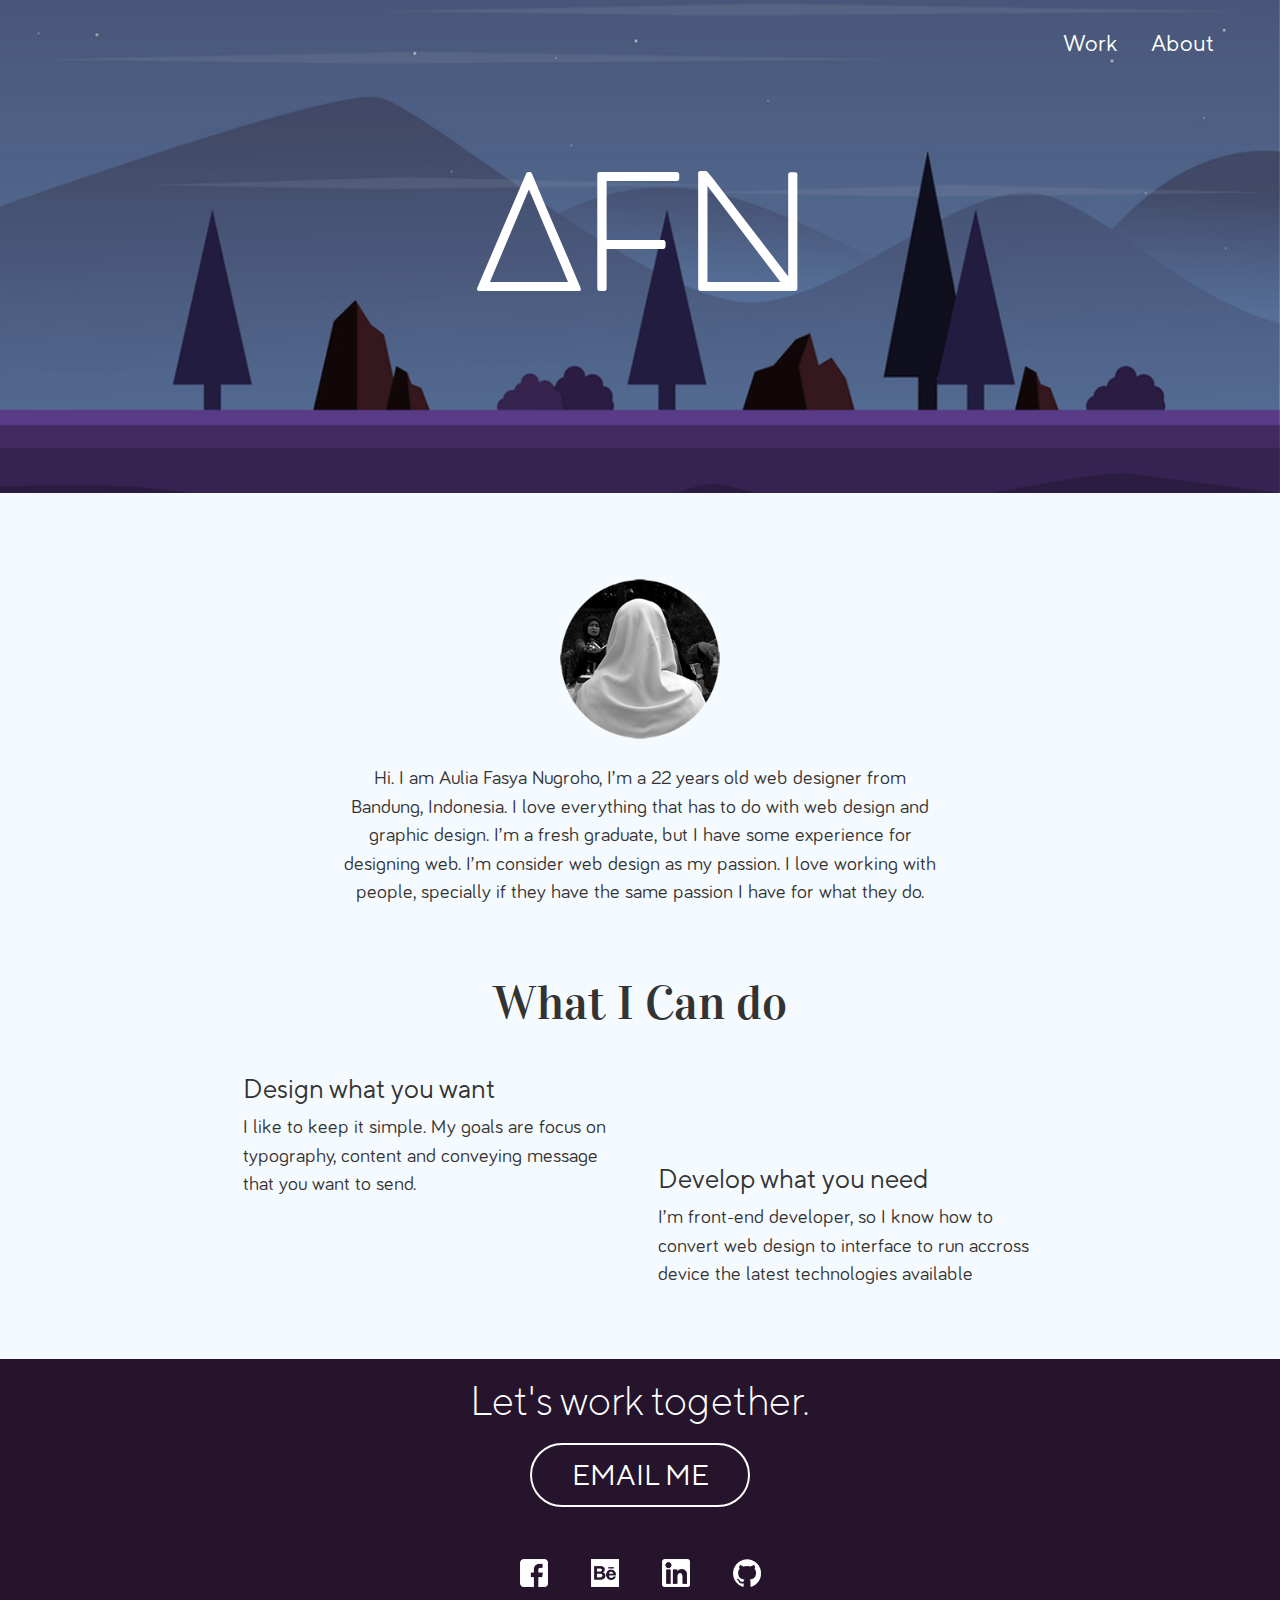
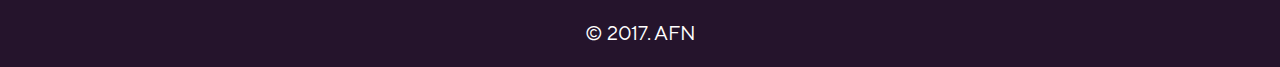
==== about.html @ fcb85e46 "styling" ====
<!DOCTYPE html>
<html lang="en">
<head>
    <meta charset="UTF-8">
    <meta name="viewport" content="width=device-width, initial-scale=1.0">
    <meta http-equiv="X-UA-Compatible" content="ie=edge">
    <link rel="stylesheet" href="assets/style/font.css">
    <link rel="stylesheet" href="assets/style/bootstrap.css">
    <link rel="stylesheet" href="assets/style/style.css">
    <link rel="icon" href="assets/images/logo.png">
    <title>About</title>
</head>
<body>
    <header class="about">
        <div class="hero">
            <nav>
                <ul>
                    <li><a href="index.html">Work</a></li>
                    <li><a href="about.html">About</a></li>
                </ul>
            </nav>
            <h1 class="nama">AFN</h1>
        </div>
    </header>
    <main>
        <div class="content-profile">
            <div class="profile">
                <figure>
                    <img src="assets/images/uli.png" alt="uli">
                </figure>
                <p>Hi. I am Aulia Fasya Nugroho, I’m a 22 years old web designer from Bandung, Indonesia. I love everything that has to do with web design and graphic design. I’m a fresh graduate, but I have some experience for designing web. I’m consider web design as my passion. I love working with people, specially if they have the same passion I have for what they do.</p>
            </div>
            <div class="skill">
                <div class="what-can">
                    <h2>What I Can do</h2>
                    <div class="row">
                        <div class="col-md-6">
                            <h3>Design what you want</h3>
                            <p>I like to keep it simple. My goals are focus on typography, content and conveying message that you want to send.</p>
                        </div>
                        <div class="col-md-6">
                            <figure>
                                <img src="" alt="">
                            </figure>
                        </div>
                        <div class="col-md-6">
                            <figure>
                                <img src="" alt="">
                            </figure>
                        </div>
                        <div class="col-md-6">
                            <h3>Develop what you need</h3>
                            <p>I’m front-end developer, so I know how to convert web design to interface to run accross device the latest technologies available</p>
                        </div>
                    </div>
                </div>
            </div>
        </div>
    </main>
    <footer>
        <h2>Let's work together.</h2>
        <a href="mailto:liuli.fasya@gmail.com">EMAIL ME</a>
        <div class="sosmed">
            <figure>
                <a href="https://facebook.com/liuli.fasya" class="facebook"><img src="assets/images/fb.png" alt="facebook"></a>
            </figure>          
            <figure>
                <a href="https://behance.net/fasyauliuli" class="behance"><img src="assets/images/behance.png" alt="behance"></a>
            </figure>        
            <figure>
                <a href="https://linkedin.com/in/fasyauliuli" class="linkedin"><img src="assets/images/linkedin.png" alt="linkedin"></a>
            </figure>
            <figure>
                <a href="https://github.com/fasyauliuli" class="github"><img src="assets/images/github.png" alt="github"></a>
            </figure>  
        </div>
        <p>&copy; 2017. <a href="about.html">AFN </a></p>
    </footer>
</body>
</html>
---- assets/style/font.css ----
/* This stylesheet generated by Transfonter (https://transfonter.org) on December 6, 2017 4:49 PM */

@font-face {
    font-family: 'Vidaloka';
    src: url('../fonts/Vidaloka-Regular.woff2') format('woff2'),
        url('../fonts/Vidaloka-Regular.woff') format('woff');
    font-weight: normal;
    font-style: normal;
}

@font-face {
    font-family: 'CocoBikeR';
    src: url('../fonts/CocoBikeR.woff2') format('woff2'),
        url('../fonts/CocoBikeR.woff') format('woff');
    font-weight: normal;
    font-style: normal;
}

@font-face {
    font-family: 'CocoBikeR';
    src: url('../fonts/CocoBikeR-Light.woff2') format('woff2'),
        url('../fonts/CocoBikeR-Light.woff') format('woff');
    font-weight: 300;
    font-style: normal;
}

@font-face {
    font-family: 'TT Norms';
    src: url('../fonts/TTNorms-Regular.woff2') format('woff2'),
        url('../fonts/TTNorms-Regular.woff') format('woff');
    font-weight: normal;
    font-style: normal;
}

@font-face {
    font-family: 'TT Norms';
    src: url('../fonts/TTNorms-Light.woff2') format('woff2'),
        url('../fonts/TTNorms-Light.woff') format('woff');
    font-weight: 300;
    font-style: normal;
}

@font-face {
    font-family: 'Bariol';
    src: url('../fonts/Bariol-Regular.woff2') format('woff2'),
        url('../fonts/Bariol-Regular.woff') format('woff');
    font-weight: normal;
    font-style: normal;
}
---- assets/style/style.css ----
* {
    box-sizing: border-box;
}

body {
    background-color: #f5fafe;
}

header {
    background-repeat: no-repeat;
    background-size: 100%;
    position: relative;
}

.index {
    background-image: url(../images/camp.png);
}

.about {
    background-image: url(../images/tree.png)
}

.hero {
    padding-bottom: 102px;
}

.logo {
    font-family: 'CocoBikeR';
    font-weight: 300;
    font-size: 40px;
    color: white;
    padding: 15px 30px
}

nav ul {
    position: absolute;
    top: 28px;
    right: 50px
}

nav ul li {
    display: inline;
    font-family: 'TT Norms';
    font-size: 22px;
    padding: 0 15px
}

nav ul li a {
    color: white;
    text-decoration: none;
}

nav ul li a:hover {
    color: white;
    text-decoration: none
}


.user {
    text-align: center;
    padding-top: 15px;
}

.user figure img {
    width: 160px
}

.user h1 {
    font-family: 'Vidaloka';
    font-size: 65px;
    color: white
}

.bio {
    font-family: 'TT Norms';
    color: #c194a3;
    font-size: 24px
}

.site-content {
    width: 1135px;
    margin: 45px auto
}

.daftar-hasil .col-md-4 {
    padding-top: 30px;
    padding-bottom: 30px
}

.hasil {
    background-color: white;
    box-shadow: 0 5px 10px rgba(0,0,0,0.1);
    border-radius: 10px
}

.hasil figure img {
    width: 100%;
    border-top-right-radius: 10px;
    border-top-left-radius: 10px
}

.hasil-detail {
    font-family: 'Bariol';
    padding: 15px;
}

.hasil-detail h2 {
    font-size: 24px
}

.hasil-detail p {
    color: #757474
}

.hasil-detail h2, .hasil-detail p {
    margin: 0
}

footer {
    text-align: center;
    background-color: #25142c;
    color: white;
    font-family: 'TT Norms';
    padding: 20px 0
}

footer h2 {
    font-size: 40px;
    margin: 0;
    font-weight: 300
}

footer > a {
    color: white;
    text-decoration: none;
    font-size: 28px;
    padding: 10px;
    border: 2px solid white;
    border-radius: 35px;
    display: inline-block;
    width: 220px;
    margin: 20px 0
}

footer > a:hover {
    color: #25142c;
    text-decoration: none;
    border: 2px solid white;
    background-color: white;
    border-radius: 35px

}

.sosmed {
    margin: 12px 0
}

.sosmed figure {
    display: inline
}

.sosmed figure img {
    height: 28px;
    margin: 20px
}

footer p {
    font-size: 20px;
    margin: 0
}

footer p a {
    color: white;
}

footer p a:hover {
    color: white
}

.nama {
    text-align: center;
    font-family: 'CocoBikeR';
    font-size: 160px;
    color: white;
    font-weight: 300;
    margin: 0;
    padding-top: 145px;
    padding-bottom: 96px
}

.content-profile {
    margin: 60px 0
}

.content-profile p {
    font-family: Bariol;
    font-size: 20px;
}

.profile {
    width: 600px;
    text-align: center;
    margin: auto
}

.profile > figure img {
    width: 160px
}

.profile p {
    margin: 25px 0
}

.skill {
    width: 800px;
    margin: auto
}

.what-can h2 {
    font-family: Vidaloka;
    font-size: 48px;
    margin-top: 70px;
    margin-bottom: 0;
    text-align: center
}

.what-can h3 {
    font-family: TT Norms;
    font-size: 26px
}

.col-md-6 {
    margin-top: 25px
}
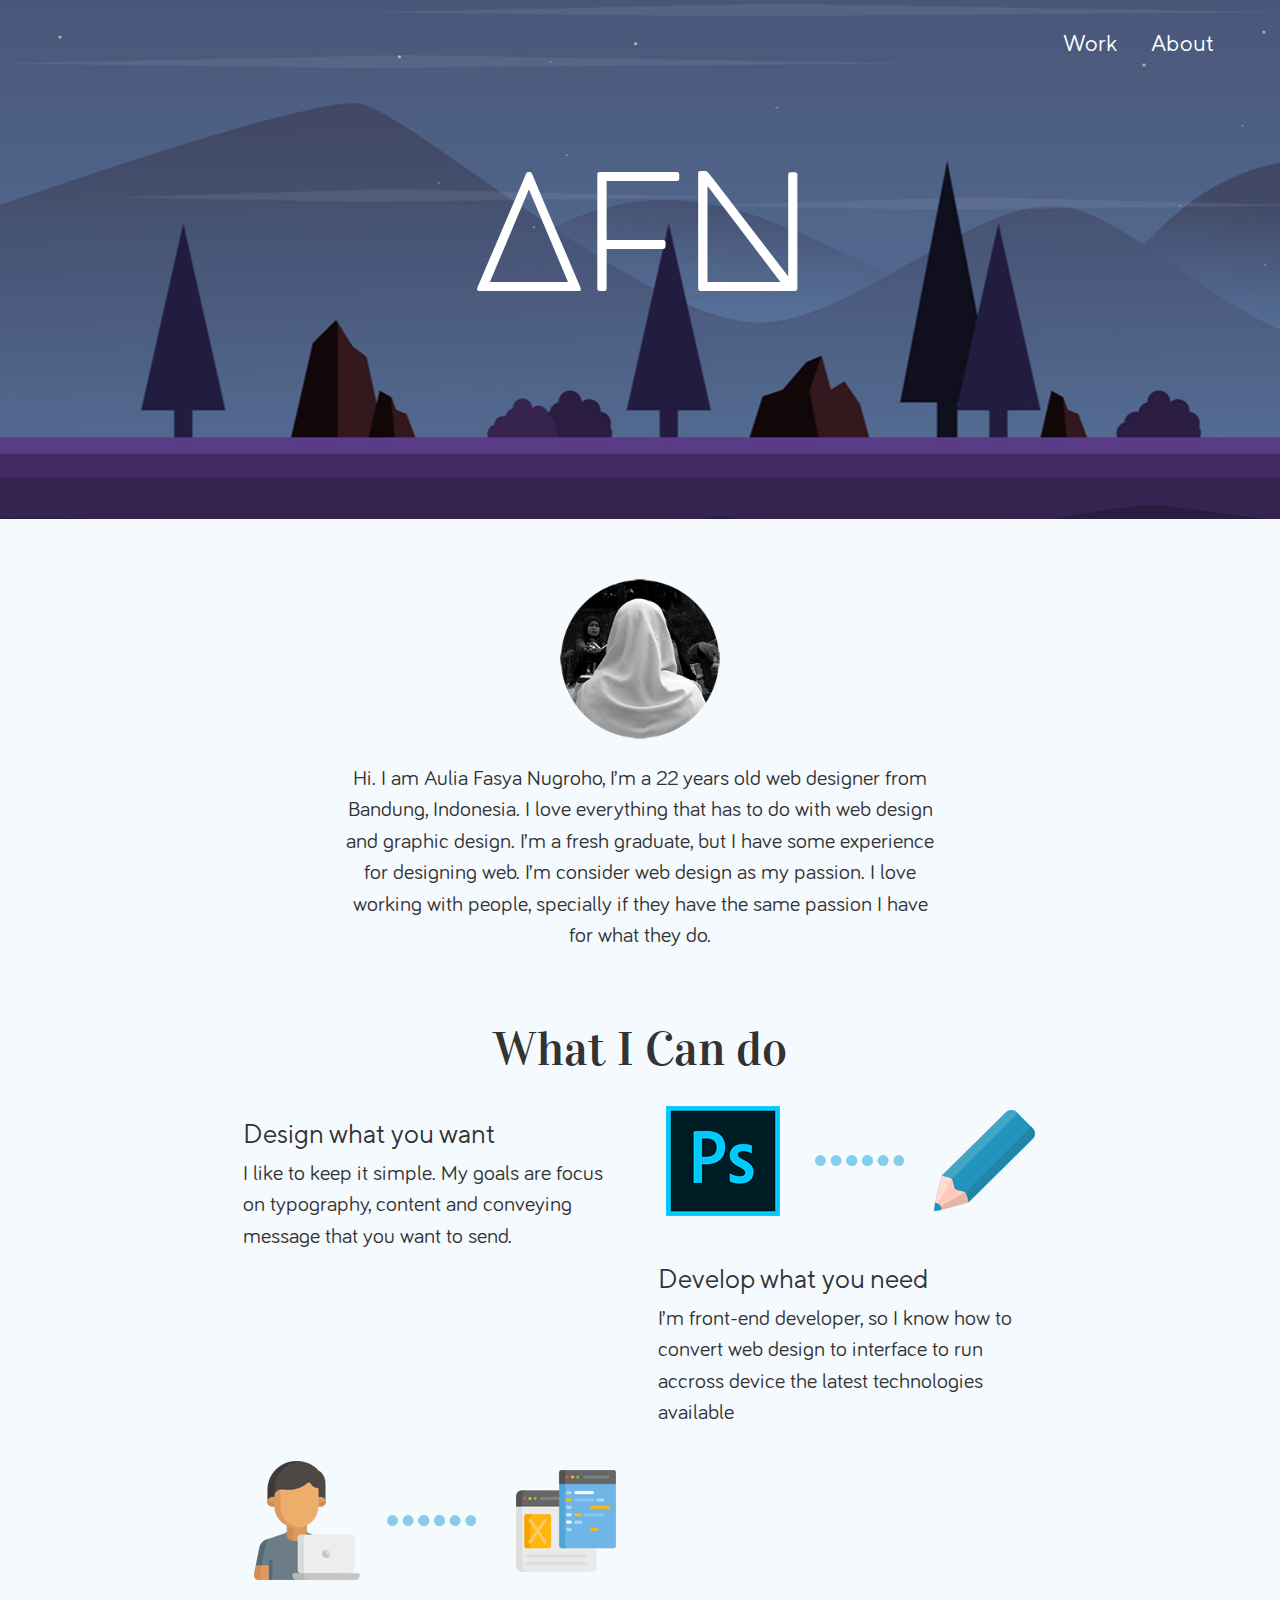
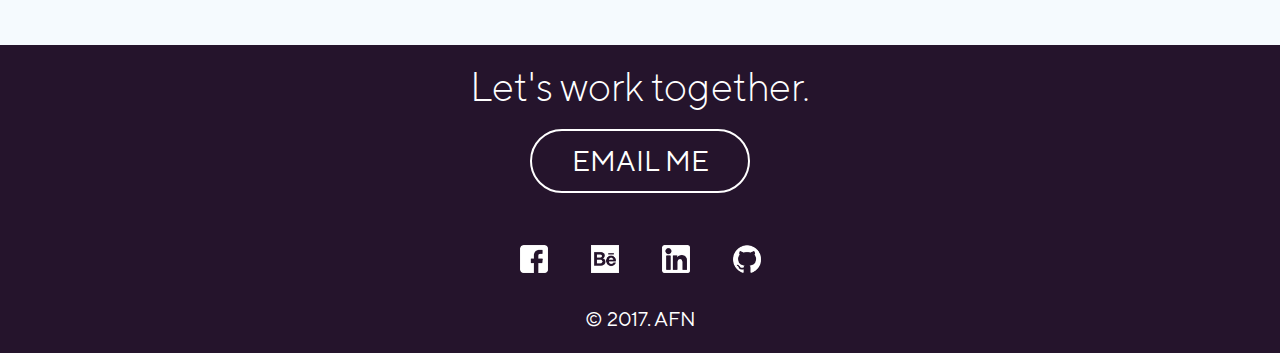
==== commit 77d07578: "responsive" ====
--- a/about.html
+++ b/about.html
@@ -40,17 +40,17 @@
                         </div>
                         <div class="col-md-6">
                             <figure>
-                                <img src="" alt="">
-                            </figure>
-                        </div>
-                        <div class="col-md-6">
-                            <figure>
-                                <img src="" alt="">
+                                <img src="assets/images/desain.png" alt="desain">
                             </figure>
                         </div>
                         <div class="col-md-6">
                             <h3>Develop what you need</h3>
                             <p>I’m front-end developer, so I know how to convert web design to interface to run accross device the latest technologies available</p>
+                        </div>
+                        <div class="col-md-6">
+                            <figure>
+                                <img src="assets/images/code.png" alt="coding">
+                            </figure>
                         </div>
                     </div>
                 </div>
--- a/assets/style/style.css
+++ b/assets/style/style.css
@@ -3,21 +3,19 @@
 }
 
 body {
-    background-color: #f5fafe;
+    background-color:  #f5fafe
 }
 
 header {
-    background-repeat: no-repeat;
-    background-size: 100%;
     position: relative;
 }
 
 .index {
-    background-image: url(../images/camp.png);
+    background: url(../images/camp.png) no-repeat center top fixed;
 }
 
 .about {
-    background-image: url(../images/tree.png)
+    background: url(../images/tree.png) no-repeat center top fixed;
 }
 
 .hero {
@@ -82,7 +80,7 @@
     margin: 45px auto
 }
 
-.daftar-hasil .col-md-4 {
+.daftar-hasil .col-lg-4 {
     padding-top: 30px;
     padding-bottom: 30px
 }
@@ -114,6 +112,19 @@
 
 .hasil-detail h2, .hasil-detail p {
     margin: 0
+}
+
+.hasil-detail h2 a {
+    text-decoration: none;
+    color: #252525
+}
+
+.garis {
+    background-color: #333333;
+    height: 1px;
+    margin-bottom: 5px;
+    margin-top: 10px;
+    width: 30px
 }
 
 footer {
@@ -147,7 +158,8 @@
     text-decoration: none;
     border: 2px solid white;
     background-color: white;
-    border-radius: 35px
+    border-radius: 35px;
+    transition: ease-in 0.5s;
 
 }
 
@@ -194,7 +206,7 @@
 
 .content-profile p {
     font-family: Bariol;
-    font-size: 20px;
+    font-size: 22px;
 }
 
 .profile {
@@ -229,6 +241,56 @@
     font-size: 26px
 }
 
+.what-can p {
+    margin: 0
+}
+
 .col-md-6 {
     margin-top: 25px
+}
+
+@media screen and (max-width: 1200px){
+    .site-content {
+        width: 100%
+    }
+
+    .row {
+        margin: 0 30px
+    }
+
+    .col-lg-4 {
+        width: 50%;
+        float: left;
+    }
+}
+
+@media screen and (max-width: 820px){
+    .skill {
+        width: 100%
+    }
+}
+
+@media screen and (max-width:990px){
+    .skill {
+        text-align: center
+    }
+}
+
+@media screen and (max-width: 660px) {
+    .user h1 {
+        font-size: 55px
+    }
+
+    .bio {
+        font-size: 20px
+    }
+
+    .col-lg-4 {
+        width: 100%
+    }
+
+    .profile{
+        width: 100%;
+        padding: 0 30px
+    }
 }